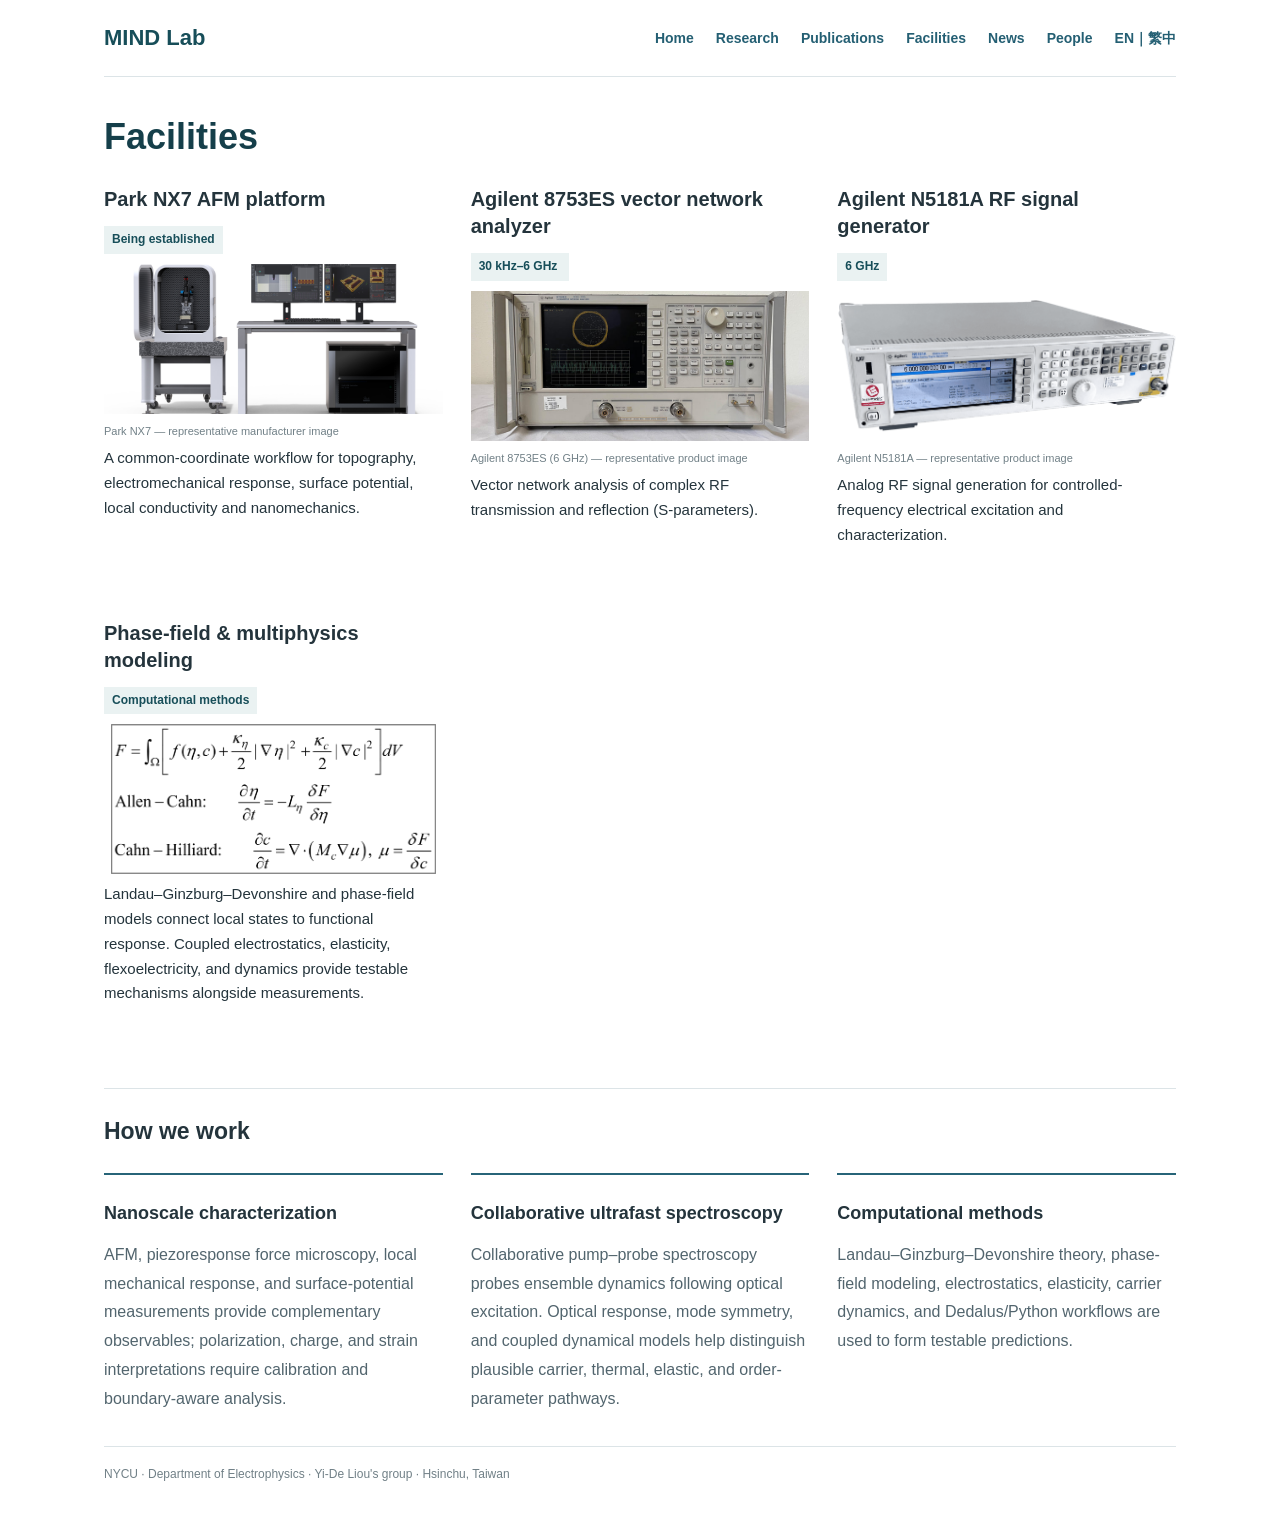
==== methods/index.html @ ebd4e596 "Publish bilingual MIND Lab website" ====
<!DOCTYPE html><html lang="en" data-ws-project="c8e0a126-163a-4d22-aa11-d516b1c1ab9a" data-ws-version="503" data-ws-last-published="2026-11-17T12:24:18.600Z"><head><link rel="stylesheet" type="text/css" href="/assets/static/app_generated_index-6937cd5a.lxHrMYiS.css"><meta charSet="UTF-8"/><meta name="viewport" content="width=device-width,initial-scale=1"/><meta property="og:url" content="https://url/methods"/><meta property="og:title" content="Facilities | MIND Lab"/><meta property="og:type" content="website"/><meta name="robots" content="noindex, nofollow"/><meta property="twitter:card" content="summary_large_image"/><title>Facilities | MIND Lab</title></head><body class="w-element c1nkpzbt c15g4lht c10k6m9l c1oz6toz cfqyz3f ck6hsc4 c1c2vlss c1obfwar cjo61un cyhn743 c1w4n21j c196nugc cgx13iu c1lqsfhd cqpq8ei crn6k3o"><div style="display:contents"><div style="display:contents"><div class="w-element c1b3g56h clz0l34 c1cd2ch2 cgoimf c1q8wq1k c1bqcqkq c182ulva cup9ccp cg2h93l crn6k3o c1tndjim c171qmim c1aihjsv"><a class="w-element c2y9dsc c1a9btox c3fdttl c1dq84f0 cuuvrox ciquy6s c10k6m9l c1gcxp9c c11da55r" href="/">MIND Lab</a><a class="w-element c1lwc55g c1m1s0nh c1dq84f0 cuuvrox ciquy6s cnhy4my c182ulva c15ikd85 cg2h93l c1gcxp9c c11da55r" href="/">Home</a><a class="w-element c1lwc55g c1m1s0nh c1dq84f0 cuuvrox ciquy6s cnhy4my c182ulva c15ikd85 cg2h93l c1gcxp9c c11da55r" href="/research">Research</a><a class="w-element c1lwc55g c1m1s0nh c1dq84f0 cuuvrox ciquy6s cnhy4my c182ulva c15ikd85 cg2h93l c1gcxp9c c11da55r" href="/publications">Publications</a><a aria-current="page" class="w-element c1lwc55g c1m1s0nh c1dq84f0 cuuvrox ciquy6s cnhy4my c182ulva c15ikd85 cg2h93l c1gcxp9c c11da55r active" href="/methods">Facilities</a><a class="w-element c1lwc55g c1m1s0nh c1dq84f0 cuuvrox ciquy6s cnhy4my c182ulva c15ikd85 cg2h93l c1gcxp9c c11da55r" href="/news">News</a><a class="w-element c1lwc55g c1m1s0nh c1dq84f0 cuuvrox ciquy6s cnhy4my c182ulva c15ikd85 cg2h93l c1gcxp9c c11da55r" href="/people">People</a><a class="w-element c1lwc55g c1m1s0nh c1dq84f0 cuuvrox ciquy6s cnhy4my c182ulva c15ikd85 cg2h93l c1gcxp9c c11da55r" href="/zh">EN｜繁中</a></div></div></div><h1 class="w-element c8l51dr ck1wj3c c171qmim c1aimh8j c17stav c1cfbki4 crlc73f cf2qjc7">Facilities</h1><div class="w-element crn6k3o ck6hsc4 c182ulva c1vhip6m cg2h93l cwvkmmb"><div class="w-element ccfk0sf c1mpshza c1fqnp6q chrhvt9"><div class="w-element c10bke2q ck6hsc4 c182ulva c149o4jw cg2h93l"><h3 class="w-element c5t5udt c171qmim cnlyjlv c1mwk7k2 c17stav c14z9gk9 crlc73f">Park NX7 AFM platform</h3><p class="w-element c1k78frf c10jlqkv c15g4lht c17stav c1the254 crlc73f c1lwc55g c3fdttl c1vv63bs c171qmim cnhy4my c1ltn3pt c15ikd85 c1sqnkcp">Being established</p><img class="w-image c16yrg8n c1w4n21j cyfhw5m cohd42r c15g4lht c17stav c1c30uv crlc73f" alt="Park Systems NX7 atomic force microscope; manufacturer reference image, not a photograph of the laboratory instrument." width="960" height="540" sizes="100vw" srcSet="/assets/park-nx7-official_l0O9DXM20WQrCTEpW_QOI.jpg 16w, /assets/park-nx7-official_l0O9DXM20WQrCTEpW_QOI.jpg 32w, /assets/park-nx7-official_l0O9DXM20WQrCTEpW_QOI.jpg 48w, /assets/park-nx7-official_l0O9DXM20WQrCTEpW_QOI.jpg 64w, /assets/park-nx7-official_l0O9DXM20WQrCTEpW_QOI.jpg 96w, /assets/park-nx7-official_l0O9DXM20WQrCTEpW_QOI.jpg 128w, /assets/park-nx7-official_l0O9DXM20WQrCTEpW_QOI.jpg 256w, /assets/park-nx7-official_l0O9DXM20WQrCTEpW_QOI.jpg 384w, /assets/park-nx7-official_l0O9DXM20WQrCTEpW_QOI.jpg 640w, /assets/park-nx7-official_l0O9DXM20WQrCTEpW_QOI.jpg 750w, /assets/park-nx7-official_l0O9DXM20WQrCTEpW_QOI.jpg 828w, /assets/park-nx7-official_l0O9DXM20WQrCTEpW_QOI.jpg 1080w, /assets/park-nx7-official_l0O9DXM20WQrCTEpW_QOI.jpg 1200w, /assets/park-nx7-official_l0O9DXM20WQrCTEpW_QOI.jpg 1920w" src="/assets/park-nx7-official_l0O9DXM20WQrCTEpW_QOI.jpg" decoding="async" loading="lazy"/><p class="w-element c1j2ltxy czhv403 c1bebcon">Park NX7 — representative manufacturer image</p><p class="w-element cbiqnaf c1lqsfhd cjyjcem c17stav c14z9gk9 crlc73f">A common-coordinate workflow for topography, electromechanical response, surface potential, local conductivity and nanomechanics.</p></div><div class="w-element c10bke2q ck6hsc4 c182ulva c149o4jw cg2h93l"><h3 class="w-element c5t5udt c171qmim cnlyjlv c1mwk7k2 c17stav c14z9gk9 crlc73f">Agilent 8753ES vector network analyzer</h3><p class="w-element c1k78frf c10jlqkv c15g4lht c17stav c1the254 crlc73f c1lwc55g c3fdttl c1vv63bs c171qmim cnhy4my c1ltn3pt c15ikd85">30 kHz–6 GHz </p><img class="w-image c16yrg8n c1w4n21j cyfhw5m cohd42r c15g4lht c17stav c1c30uv crlc73f" alt="Agilent 8753ES S-parameter network analyzer with 6 GHz Option 006; representative product image from Bridge Tronic, not the laboratory unit." width="800" height="600" sizes="100vw" srcSet="/assets/agilent-8753es-6ghz-reference_K-c-x_hyTY9TzoVY0APRJ.jpg 16w, /assets/agilent-8753es-6ghz-reference_K-c-x_hyTY9TzoVY0APRJ.jpg 32w, /assets/agilent-8753es-6ghz-reference_K-c-x_hyTY9TzoVY0APRJ.jpg 48w, /assets/agilent-8753es-6ghz-reference_K-c-x_hyTY9TzoVY0APRJ.jpg 64w, /assets/agilent-8753es-6ghz-reference_K-c-x_hyTY9TzoVY0APRJ.jpg 96w, /assets/agilent-8753es-6ghz-reference_K-c-x_hyTY9TzoVY0APRJ.jpg 128w, /assets/agilent-8753es-6ghz-reference_K-c-x_hyTY9TzoVY0APRJ.jpg 256w, /assets/agilent-8753es-6ghz-reference_K-c-x_hyTY9TzoVY0APRJ.jpg 384w, /assets/agilent-8753es-6ghz-reference_K-c-x_hyTY9TzoVY0APRJ.jpg 640w, /assets/agilent-8753es-6ghz-reference_K-c-x_hyTY9TzoVY0APRJ.jpg 750w, /assets/agilent-8753es-6ghz-reference_K-c-x_hyTY9TzoVY0APRJ.jpg 828w, /assets/agilent-8753es-6ghz-reference_K-c-x_hyTY9TzoVY0APRJ.jpg 1080w, /assets/agilent-8753es-6ghz-reference_K-c-x_hyTY9TzoVY0APRJ.jpg 1200w, /assets/agilent-8753es-6ghz-reference_K-c-x_hyTY9TzoVY0APRJ.jpg 1920w" src="/assets/agilent-8753es-6ghz-reference_K-c-x_hyTY9TzoVY0APRJ.jpg" decoding="async" loading="lazy"/><p class="w-element c1j2ltxy czhv403 c1bebcon">Agilent 8753ES (6 GHz) — representative product image</p><p class="w-element cbiqnaf c1lqsfhd cjyjcem c17stav c14z9gk9 crlc73f">Vector network analysis of complex RF transmission and reflection (S-parameters).</p></div><div class="w-element c10bke2q ck6hsc4 c182ulva c149o4jw cg2h93l"><h3 class="w-element c5t5udt c171qmim cnlyjlv c1mwk7k2 c17stav c14z9gk9 crlc73f">Agilent N5181A RF signal generator</h3><p class="w-element c1k78frf c10jlqkv c15g4lht c17stav c1the254 crlc73f c1lwc55g c3fdttl c1vv63bs c171qmim cnhy4my c1ltn3pt c15ikd85">6 GHz</p><img class="w-image c16yrg8n c1w4n21j cyfhw5m cciw65o c15g4lht c17stav c1c30uv crlc73f" alt="Agilent N5181A MXG RF analog signal generator; representative product image from Leasametric, not the laboratory unit." width="1390" height="557" sizes="100vw" srcSet="/assets/agilent-n5181a-reference_XZVbNrkFbppfUWnLR_6p6.png 16w, /assets/agilent-n5181a-reference_XZVbNrkFbppfUWnLR_6p6.png 32w, /assets/agilent-n5181a-reference_XZVbNrkFbppfUWnLR_6p6.png 48w, /assets/agilent-n5181a-reference_XZVbNrkFbppfUWnLR_6p6.png 64w, /assets/agilent-n5181a-reference_XZVbNrkFbppfUWnLR_6p6.png 96w, /assets/agilent-n5181a-reference_XZVbNrkFbppfUWnLR_6p6.png 128w, /assets/agilent-n5181a-reference_XZVbNrkFbppfUWnLR_6p6.png 256w, /assets/agilent-n5181a-reference_XZVbNrkFbppfUWnLR_6p6.png 384w, /assets/agilent-n5181a-reference_XZVbNrkFbppfUWnLR_6p6.png 640w, /assets/agilent-n5181a-reference_XZVbNrkFbppfUWnLR_6p6.png 750w, /assets/agilent-n5181a-reference_XZVbNrkFbppfUWnLR_6p6.png 828w, /assets/agilent-n5181a-reference_XZVbNrkFbppfUWnLR_6p6.png 1080w, /assets/agilent-n5181a-reference_XZVbNrkFbppfUWnLR_6p6.png 1200w, /assets/agilent-n5181a-reference_XZVbNrkFbppfUWnLR_6p6.png 1920w, /assets/agilent-n5181a-reference_XZVbNrkFbppfUWnLR_6p6.png 2048w, /assets/agilent-n5181a-reference_XZVbNrkFbppfUWnLR_6p6.png 3840w" src="/assets/agilent-n5181a-reference_XZVbNrkFbppfUWnLR_6p6.png" decoding="async" loading="lazy"/><p class="w-element c1j2ltxy czhv403 c1bebcon">Agilent N5181A — representative product image</p><p class="w-element cbiqnaf c1lqsfhd cjyjcem c17stav c14z9gk9 crlc73f">Analog RF signal generation for controlled-frequency electrical excitation and characterization.</p></div><div class="w-element c10bke2q ck6hsc4 c182ulva c149o4jw cg2h93l"><h3 class="w-element c5t5udt c171qmim cnlyjlv c1mwk7k2 c17stav c14z9gk9 crlc73f">Phase-field &amp; multiphysics modeling</h3><p class="w-element c1k78frf c10jlqkv c15g4lht c17stav c1the254 crlc73f c1lwc55g c3fdttl c1vv63bs c171qmim cnhy4my c1ltn3pt c15ikd85">Computational methods</p><img class="w-image c16yrg8n c1w4n21j cyfhw5m cciw65o c15g4lht c17stav c1c30uv crlc73f" alt="" width="2759" height="1273" sizes="100vw" srcSet="/assets/圖片1_uBombUX3EpCfEDe-kL7hx.png 16w, /assets/圖片1_uBombUX3EpCfEDe-kL7hx.png 32w, /assets/圖片1_uBombUX3EpCfEDe-kL7hx.png 48w, /assets/圖片1_uBombUX3EpCfEDe-kL7hx.png 64w, /assets/圖片1_uBombUX3EpCfEDe-kL7hx.png 96w, /assets/圖片1_uBombUX3EpCfEDe-kL7hx.png 128w, /assets/圖片1_uBombUX3EpCfEDe-kL7hx.png 256w, /assets/圖片1_uBombUX3EpCfEDe-kL7hx.png 384w, /assets/圖片1_uBombUX3EpCfEDe-kL7hx.png 640w, /assets/圖片1_uBombUX3EpCfEDe-kL7hx.png 750w, /assets/圖片1_uBombUX3EpCfEDe-kL7hx.png 828w, /assets/圖片1_uBombUX3EpCfEDe-kL7hx.png 1080w, /assets/圖片1_uBombUX3EpCfEDe-kL7hx.png 1200w, /assets/圖片1_uBombUX3EpCfEDe-kL7hx.png 1920w, /assets/圖片1_uBombUX3EpCfEDe-kL7hx.png 2048w, /assets/圖片1_uBombUX3EpCfEDe-kL7hx.png 3840w" src="/assets/圖片1_uBombUX3EpCfEDe-kL7hx.png" decoding="async" loading="lazy"/><p class="w-element cbiqnaf c1lqsfhd cjyjcem c17stav c14z9gk9 crlc73f">Landau–Ginzburg–Devonshire and phase-field models connect local states to functional response. Coupled electrostatics, elasticity, flexoelectricity, and dynamics provide testable mechanisms alongside measurements.</p></div></div></div><h2 class="w-element cpt0335 c171qmim c1n7si5u c17stav cmk2tjm crlc73f cnlg16i cemyfeo">How we work</h2><div class="w-element ccfk0sf c1mpshza c1fqnp6q chrhvt9 c1bebcon"><div class="w-element cnlg16i c182ulva c10hhswe cg2h93l c10bke2q coyihl0"><h3 class="w-element c1mcrm6f c171qmim c15g4lht c17stav c14z9gk9 crlc73f">Nanoscale characterization</h3><p class="w-element cgx13iu c14s01i6 c1gnd6j4 c1bebcon">AFM, piezoresponse force microscopy, local mechanical response, and surface-potential measurements provide complementary observables; polarization, charge, and strain interpretations require calibration and boundary-aware analysis.</p></div><div class="w-element cnlg16i c182ulva c10hhswe cg2h93l c10bke2q coyihl0"><h3 class="w-element c1mcrm6f c171qmim c15g4lht c17stav c14z9gk9 crlc73f">Collaborative ultrafast spectroscopy</h3><p class="w-element cgx13iu c14s01i6 c1gnd6j4 c1bebcon">Collaborative pump–probe spectroscopy probes ensemble dynamics following optical excitation. Optical response, mode symmetry, and coupled dynamical models help distinguish plausible carrier, thermal, elastic, and order-parameter pathways.</p></div><div class="w-element cnlg16i c182ulva c10hhswe cg2h93l c10bke2q coyihl0"><h3 class="w-element c1mcrm6f c171qmim c15g4lht c17stav c14z9gk9 crlc73f">Computational methods</h3><p class="w-element cgx13iu c14s01i6 c1gnd6j4 c1bebcon">Landau–Ginzburg–Devonshire theory, phase-field modeling, electrostatics, elasticity, carrier dynamics, and Dedalus/Python workflows are used to form testable predictions.</p></div></div><p class="w-element c1k78frf czhv403 c1dcjkx0 c1xdccz4 c182ulva cf6fbeh cg2h93l c17stav c1oz6toz crlc73f cemyfeo">NYCU · Department of Electrophysics · Yi-De Liou&#x27;s group · Hsinchu, Taiwan</p><script id="vike_pageContext" type="application/json">{"pageId":"\/pages\/methods","routeParams":{},"data":{"url":"https:\/\/url\/methods","system":{"params":{},"search":{},"origin":"https:\/\/url","pathname":"\/methods"},"resources":{},"pageMeta":{"title":"Facilities | MIND Lab","description":"","excludePageFromSearch":true,"language":"","socialImageAssetName":"!undefined","socialImageUrl":"","status":"!undefined","redirect":"","content":"","custom":[]}}}</script><script id="vike_globalContext" type="application/json">{}</script><script src="/assets/entries/entry-server-routing.WHJ_Xwjs.js" type="module" async></script><link rel="modulepreload" href="/assets/entries/pages_methods.BciXNa6v.js" as="script" type="text/javascript"><link rel="modulepreload" href="/assets/chunks/chunk-B9j-DHE_.js" as="script" type="text/javascript"><link rel="modulepreload" href="/assets/chunks/chunk-oxm2A9HP.js" as="script" type="text/javascript"></body></html>
---- assets/static/app_generated_index-6937cd5a.lxHrMYiS.css ----
@layer presets{:root{white-space:pre-wrap;white-space-collapse:preserve;grid-template-rows:auto;grid-template-columns:1fr;min-height:100%;font-family:Arial,Roboto,sans-serif;font-size:16px;line-height:1.2;display:grid}a.w-element{box-sizing:border-box}b.w-element{box-sizing:border-box;font-weight:700}body.w-element{box-sizing:border-box;-webkit-font-smoothing:antialiased;-moz-osx-font-smoothing:grayscale;min-width:0;margin:0}code.w-element{box-sizing:border-box;font-family:ui-monospace,SFMono-Regular,Consolas,Liberation Mono,Menlo,monospace;font-size:1em}div.w-element,h1.w-element,h2.w-element,h3.w-element,i.w-element,li.w-element,main.w-element,p.w-element{box-sizing:border-box}sub.w-element{vertical-align:baseline;box-sizing:border-box;font-size:75%;line-height:0;position:relative;bottom:-.25em}ul.w-element{box-sizing:border-box}img.w-image{box-sizing:border-box;max-width:100%;height:auto;display:block}div.w-html-embed{white-space:normal;white-space-collapse:collapse;display:contents}}.c1b3g56h{display:flex}.cz5fgge{flex-direction:column}.crn6k3o{background-color:#fff}.c1chq6pe{flex-grow:1}.ckasmgs{justify-content:center}.c1q8wq1k{align-items:center}.c1ebbbq0{position:relative}.c4jenos{text-align:center}.cgd4wx7{font-weight:900}.c1e9iw7h{font-size:8rem}.c4ie2rg{line-height:1}.cvqewhm{letter-spacing:-.05em}.c1dtobnm{position:absolute}.c1abe1pv{top:0}.c1mmzdjg{right:-.125rem}.c19of185{bottom:0}.c8h6wa6{left:.125rem}.ctgyuyn{opacity:.3}.c1mtcmx7{right:.125rem}.c1dpbxyy{left:-.125rem}.ctazhr0{top:50%}.c17i8y0e{left:0}.c1w4n21j{width:100%}.chcm5s4{height:.375rem}.c10w155g{margin-top:1.5rem}.c1a9btox{font-weight:700}.c1d61rgf{font-size:1.5rem}.c9ln9b9{line-height:2rem}.c11g321i{letter-spacing:.05em}.cled8t0{display:inline-flex}.c13knfzo{row-gap:6px}.c155r4cz{column-gap:6px}.c1y4w99h{position:fixed}.crt2wi0{z-index:1000}.c18kspnx{padding-top:6px}.c1f9o7da{padding-right:10px}.c1ah02o5{padding-bottom:6px}.c1brmvge{padding-left:10px}.cgxff2x{right:16px}.c1h91z69{bottom:16px}.c1aei35g{color:#fbfcfd}.cndfccv{font-family:system-ui,sans-serif}.c1k78frf{font-size:12px}.c1jjvycb{font-weight:500}.c1u52gof{border-top-left-radius:9px}.c15s9up5{border-top-right-radius:9px}.c13gpeix{border-bottom-right-radius:9px}.c1yet9xw{border-bottom-left-radius:9px}.c1dq84f0{text-decoration-line:none}.cdfgaxg{-webkit-background-clip:padding-box,border-box;background-clip:padding-box,border-box}.c12kqu9d{background-origin:padding-box,border-box}.cmmx7v{background-image:linear-gradient(135deg,#4a4efa,#bd2fdb 66%,#ec59ce),linear-gradient(135deg,#92fddc,#7d7ffb 31.94%,#ed72fe 64.24%,#fdd791)}.c1qdayjs{border:1px solid #0000}.c1gcxp9c{white-space:nowrap}.c16yrg8n{display:block}.cpmp6dk{width:16px}.c1u9f0hm{height:16px}.c13td7qo{flex-shrink:0}.c1lwc55g{display:inline-block}.c1m1s0nh{color:#245f73}.cuuvrox{text-decoration-style:solid}.ciquy6s{text-decoration-color:currentColor}.cnhy4my{padding-top:4px}.c182ulva{padding-right:0}.c15ikd85{padding-bottom:4px}.cg2h93l{padding-left:0}.c11da55r{white-space:normal;white-space-collapse:collapse}.clz0l34{column-gap:22px}.c1cd2ch2{row-gap:12px}.cgoimf{flex-wrap:wrap}.c1bqcqkq{padding-top:20px}.cup9ccp{padding-bottom:20px}.c1tndjim{font-size:14px}.c171qmim{font-weight:600}.c1aihjsv{border-bottom:1px solid #dce4e7}:root{color:#203038;background-color:#fff;font-family:Arial,Roboto,sans-serif;line-height:1.5}.c1nkpzbt{max-width:1120px}.c15g4lht{margin-top:0}.c10k6m9l{margin-right:auto}.c1oz6toz{margin-bottom:0}.cfqyz3f{margin-left:auto}.ck6hsc4{padding-top:0}.c1c2vlss{padding-right:24px}.c1obfwar{padding-bottom:48px}.cjo61un{padding-left:24px}.cyhn743{min-height:100vh}.c196nugc{font-family:Arial,sans-serif}.cgx13iu{font-size:16px}.c1lqsfhd{line-height:1.65}.cqpq8ei{color:#24343c}.cygp4h6{height:260px}.c14wpqtv{border-top-left-radius:2px}.cx1bge7{border-top-right-radius:2px}.c1d4zmtr{border-bottom-right-radius:2px}.c1vr3lv9{border-bottom-left-radius:2px}.cohd42r{object-fit:cover}.c1mcrm6f{font-size:18px}.c1ca0isj{line-height:1.45}.c17stav{margin-right:0}.c1c30uv{margin-bottom:8px}.crlc73f{margin-left:0}.ccfk0sf{display:grid}.cxyjzew{row-gap:40px}.c140o0jw{column-gap:40px}.c1hz6cwe{padding-top:40px}.c14y6kv6{padding-bottom:28px}.cxyyk9l{grid-template-columns:repeat(auto-fit,minmax(min(100%,340px),1fr))}.ciuk7wl{flex-shrink:1}.c136p9fy{flex-basis:380px}.c10bke2q{min-width:0}.cqdtoa5{flex-basis:360px}.c1vw1f2t{background-color:#eef3f5}.c88ye82{border-top-left-radius:3px}.c105qrrp{border-top-right-radius:3px}.c192jqtf{border-bottom-right-radius:3px}.c11casgr{border-bottom-left-radius:3px}.c1ob56aw{padding:20px}.ctrb2hm{font-size:clamp(30px,4vw,44px)}.c198wycj{line-height:1.14}.c1axzou8{letter-spacing:-1px}.c173lvgs{margin-bottom:18px}.cf2qjc7{color:#153f4a}.c67db5f{line-height:1.5}.c1by56j3{color:#62747b}.c10i0qlu{margin-bottom:20px}.ctflqms{font-size:13px}.c1dcqrkq{letter-spacing:.7px}.c1the254{margin-bottom:10px}.c3fdttl{color:#174e59}.cyw41ru{line-height:1.7}.c1m7rufh{max-width:560px}.c1bebcon{margin:0}.c1n0oe5l{grid-template-columns:repeat(auto-fit,minmax(min(100%,230px),1fr))}.c1fqnp6q{row-gap:28px}.chrhvt9{column-gap:28px}.cktejt0{padding-top:16px}.cf6fbeh{padding-bottom:0}.c6v7inb{border-top:2px solid #aac3c8}.c1ozkyta{font-size:19px}.cnlyjlv{line-height:1.35}.c14z9gk9{margin-bottom:12px}.cbiqnaf{font-size:15px}.cknhcsj{line-height:1.75}.c1gnd6j4{color:#52656e}.c2y9dsc{font-size:22px}.c1mwk7k2{margin-top:14px}.czhv403{color:#718087}.c1dcjkx0{padding-top:18px}.c1xdccz4{margin-top:8px}.cemyfeo{border-top:1px solid #dce4e7}.c14cuqc4{margin-top:20px}.ce9veb4{margin-bottom:28px}.c1r45bp{padding-top:22px}.c138egss{padding-bottom:8px}.c1vyw9rf{row-gap:32px}.c8l51dr{font-size:36px}.ck1wj3c{line-height:1.2}.c1aimh8j{margin-top:38px}.c1cfbki4{margin-bottom:14px}.c1f06dus{font-size:17px}.c1lhfa66{max-width:850px}.c4yxlfa{margin-bottom:30px}.c14s01i6{line-height:1.8}.cnlg16i{padding-top:24px}.c10hhswe{padding-bottom:24px}.coyihl0{border-top:2px solid #276478}.c1mpshza{grid-template-columns:repeat(auto-fit,minmax(min(100%,260px),1fr))}.c1vhip6m{padding-bottom:30px}.cwvkmmb{border:0}.c10jlqkv{padding-left:8px}.c1vv63bs{background-color:#eaf2f2}.c1ltn3pt{padding-right:8px}.c1sqnkcp{text-align:start}.c4qcjz3{color:#5b6041}.c18qu2l5{background-color:#f1f2e7}.c1bssztv{font-size:24px}.c1r1tsey{row-gap:44px}.c14kk6it{column-gap:44px}.c1d5p512{margin-top:24px}.ch1cm6e{padding-left:20px}.cdalmyr{padding-left:4px}.cpt0335{font-size:23px}.c116d105{max-width:940px}.cf7hb9n{overflow-wrap:anywhere}.cu4v9fd{grid-template-columns:repeat(auto-fit,minmax(min(100%,310px),1fr))}.c6g4bbc{margin-top:0}.cqff7me{grid-template-columns:1fr 1fr}.c1bx2yox{grid-template-rows:auto auto}.c1qnj6qf{grid-auto-columns:1fr}.c1h6t39p{margin-bottom:16px}.cebabxr{grid-column-start:span 2}.c3mouiw{grid-column-end:span 2}.c4d5vn4{margin-top:4px}.c1v0vbu2{margin-top:48px}.c1j2ltxy{font-size:11px}.c7o7jbq{letter-spacing:1px}.c149o4jw{padding-bottom:18px}.cyfhw5m{height:150px}.c5t5udt{font-size:20px}.cjyjcem{margin-top:6px}.cciw65o{object-fit:scale-down}.c1n7si5u{margin-top:22px}.cmk2tjm{margin-bottom:22px}.c16irfr3{line-height:1.6}.c1qjcgdg{align-items:flex-start}.c1ycu8mq{flex-grow:0}.cne50he{flex-basis:200px}.cq07wqq{max-width:100%}.ca8xe48{line-height:1.65px}.c1k8e926{width:200px}.cvjfcn{height:200px}.c13zh8w1{overflow-x:visible}.c1wx398r{overflow-y:visible}.c11pojxg{aspect-ratio:0}.c10jiy5w{flex-basis:400px}.c1dk34i0{padding-bottom:22px}.c1whzydb{background-color:#f3f7f7}.cfi6z0s{border-left:3px solid #aac3c8}.cpy0l1t{height:220px}.c1p5tzeg{margin-right:26px}.c1vhgnyi{float:left}.cvfic2b{object-position:center top}.cy9kvl4{height:360px}.ck3z9et{object-fit:contain}.c51lndp{display:flow-root}.c1xu5v3f{padding-left:216px}.c15me7n8{min-height:230px}.czv1mhw{border-bottom:1px solid #d8e2e4}.c1yhvdss{float:none}.c1ahotpx{max-width:none}.cv6wise{object-position:center 18%}.cehlcyi{top:20px}@media(max-width:991px){.cdrhhgm{display:block}}@media(max-width:479px){.c1fajaii{font-size:20px}.c1nsxupa{float:none}.cd8ggmv{margin-right:0}.chcce6p{margin-bottom:18px}.c17mn8oe{height:auto}.cx9g1vb{padding-left:0}.c1xqinza{min-height:0}.cxbkdfj{position:static}.c3wiw2x{display:block}.c180zgpg{max-width:100%}}
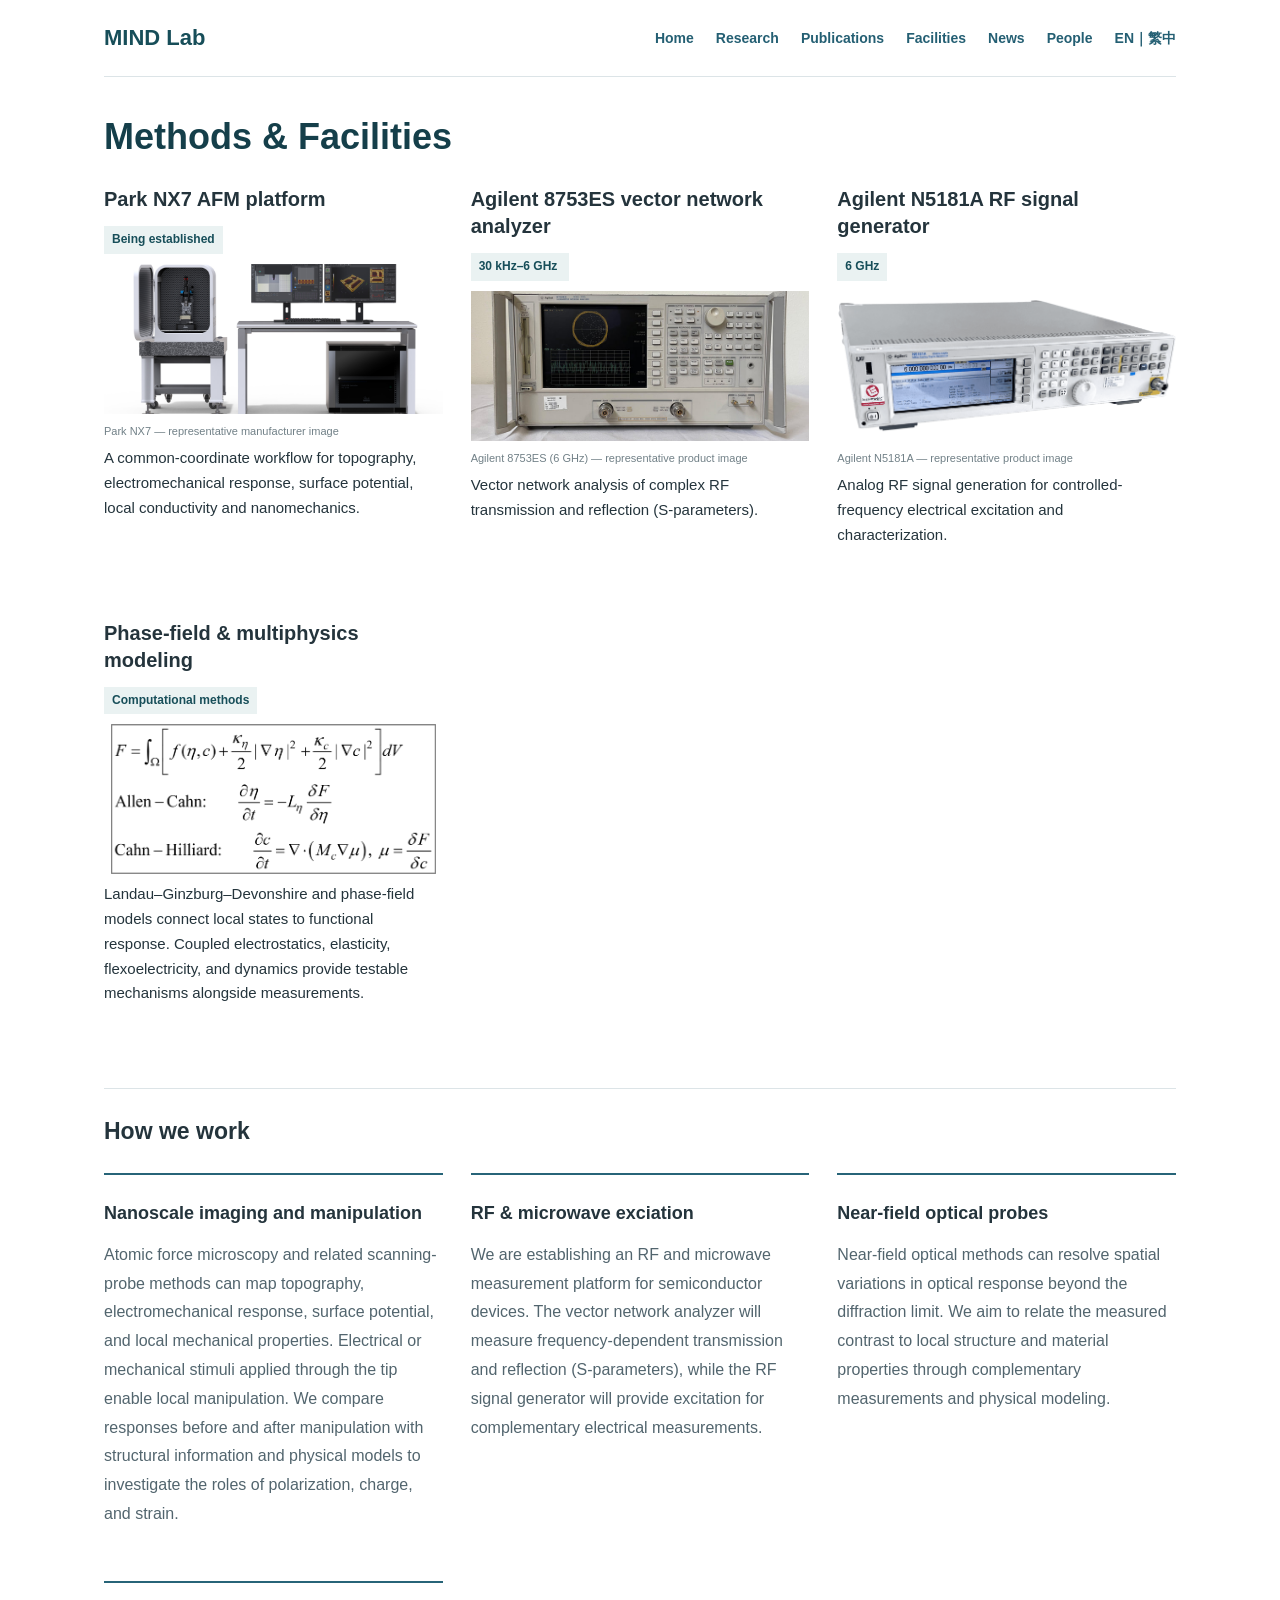
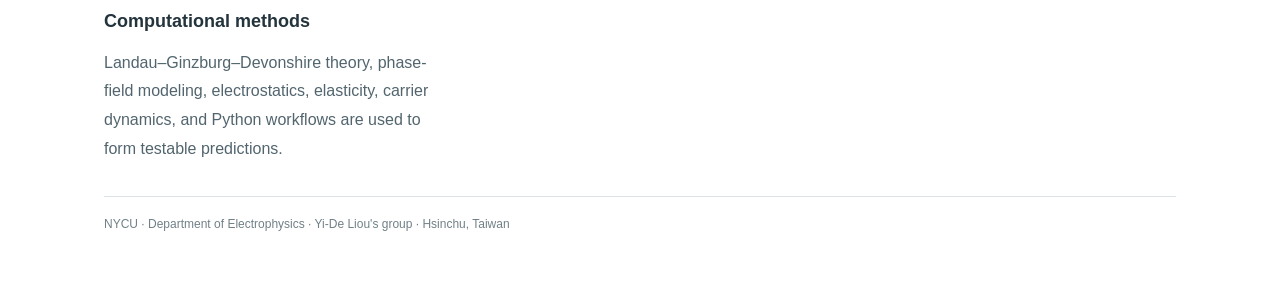
==== commit 49e7a5c9: "Publish latest Webstudio site" ====
--- a/methods/index.html
+++ b/methods/index.html
@@ -1 +1 @@
-<!DOCTYPE html><html lang="en" data-ws-project="c8e0a126-163a-4d22-aa11-d516b1c1ab9a" data-ws-version="503" data-ws-last-published="2026-11-17T12:24:18.600Z"><head><link rel="stylesheet" type="text/css" href="/assets/static/app_generated_index-6937cd5a.lxHrMYiS.css"><meta charSet="UTF-8"/><meta name="viewport" content="width=device-width,initial-scale=1"/><meta property="og:url" content="https://url/methods"/><meta property="og:title" content="Facilities | MIND Lab"/><meta property="og:type" content="website"/><meta name="robots" content="noindex, nofollow"/><meta property="twitter:card" content="summary_large_image"/><title>Facilities | MIND Lab</title></head><body class="w-element c1nkpzbt c15g4lht c10k6m9l c1oz6toz cfqyz3f ck6hsc4 c1c2vlss c1obfwar cjo61un cyhn743 c1w4n21j c196nugc cgx13iu c1lqsfhd cqpq8ei crn6k3o"><div style="display:contents"><div style="display:contents"><div class="w-element c1b3g56h clz0l34 c1cd2ch2 cgoimf c1q8wq1k c1bqcqkq c182ulva cup9ccp cg2h93l crn6k3o c1tndjim c171qmim c1aihjsv"><a class="w-element c2y9dsc c1a9btox c3fdttl c1dq84f0 cuuvrox ciquy6s c10k6m9l c1gcxp9c c11da55r" href="/">MIND Lab</a><a class="w-element c1lwc55g c1m1s0nh c1dq84f0 cuuvrox ciquy6s cnhy4my c182ulva c15ikd85 cg2h93l c1gcxp9c c11da55r" href="/">Home</a><a class="w-element c1lwc55g c1m1s0nh c1dq84f0 cuuvrox ciquy6s cnhy4my c182ulva c15ikd85 cg2h93l c1gcxp9c c11da55r" href="/research">Research</a><a class="w-element c1lwc55g c1m1s0nh c1dq84f0 cuuvrox ciquy6s cnhy4my c182ulva c15ikd85 cg2h93l c1gcxp9c c11da55r" href="/publications">Publications</a><a aria-current="page" class="w-element c1lwc55g c1m1s0nh c1dq84f0 cuuvrox ciquy6s cnhy4my c182ulva c15ikd85 cg2h93l c1gcxp9c c11da55r active" href="/methods">Facilities</a><a class="w-element c1lwc55g c1m1s0nh c1dq84f0 cuuvrox ciquy6s cnhy4my c182ulva c15ikd85 cg2h93l c1gcxp9c c11da55r" href="/news">News</a><a class="w-element c1lwc55g c1m1s0nh c1dq84f0 cuuvrox ciquy6s cnhy4my c182ulva c15ikd85 cg2h93l c1gcxp9c c11da55r" href="/people">People</a><a class="w-element c1lwc55g c1m1s0nh c1dq84f0 cuuvrox ciquy6s cnhy4my c182ulva c15ikd85 cg2h93l c1gcxp9c c11da55r" href="/zh">EN｜繁中</a></div></div></div><h1 class="w-element c8l51dr ck1wj3c c171qmim c1aimh8j c17stav c1cfbki4 crlc73f cf2qjc7">Facilities</h1><div class="w-element crn6k3o ck6hsc4 c182ulva c1vhip6m cg2h93l cwvkmmb"><div class="w-element ccfk0sf c1mpshza c1fqnp6q chrhvt9"><div class="w-element c10bke2q ck6hsc4 c182ulva c149o4jw cg2h93l"><h3 class="w-element c5t5udt c171qmim cnlyjlv c1mwk7k2 c17stav c14z9gk9 crlc73f">Park NX7 AFM platform</h3><p class="w-element c1k78frf c10jlqkv c15g4lht c17stav c1the254 crlc73f c1lwc55g c3fdttl c1vv63bs c171qmim cnhy4my c1ltn3pt c15ikd85 c1sqnkcp">Being established</p><img class="w-image c16yrg8n c1w4n21j cyfhw5m cohd42r c15g4lht c17stav c1c30uv crlc73f" alt="Park Systems NX7 atomic force microscope; manufacturer reference image, not a photograph of the laboratory instrument." width="960" height="540" sizes="100vw" srcSet="/assets/park-nx7-official_l0O9DXM20WQrCTEpW_QOI.jpg 16w, /assets/park-nx7-official_l0O9DXM20WQrCTEpW_QOI.jpg 32w, /assets/park-nx7-official_l0O9DXM20WQrCTEpW_QOI.jpg 48w, /assets/park-nx7-official_l0O9DXM20WQrCTEpW_QOI.jpg 64w, /assets/park-nx7-official_l0O9DXM20WQrCTEpW_QOI.jpg 96w, /assets/park-nx7-official_l0O9DXM20WQrCTEpW_QOI.jpg 128w, /assets/park-nx7-official_l0O9DXM20WQrCTEpW_QOI.jpg 256w, /assets/park-nx7-official_l0O9DXM20WQrCTEpW_QOI.jpg 384w, /assets/park-nx7-official_l0O9DXM20WQrCTEpW_QOI.jpg 640w, /assets/park-nx7-official_l0O9DXM20WQrCTEpW_QOI.jpg 750w, /assets/park-nx7-official_l0O9DXM20WQrCTEpW_QOI.jpg 828w, /assets/park-nx7-official_l0O9DXM20WQrCTEpW_QOI.jpg 1080w, /assets/park-nx7-official_l0O9DXM20WQrCTEpW_QOI.jpg 1200w, /assets/park-nx7-official_l0O9DXM20WQrCTEpW_QOI.jpg 1920w" src="/assets/park-nx7-official_l0O9DXM20WQrCTEpW_QOI.jpg" decoding="async" loading="lazy"/><p class="w-element c1j2ltxy czhv403 c1bebcon">Park NX7 — representative manufacturer image</p><p class="w-element cbiqnaf c1lqsfhd cjyjcem c17stav c14z9gk9 crlc73f">A common-coordinate workflow for topography, electromechanical response, surface potential, local conductivity and nanomechanics.</p></div><div class="w-element c10bke2q ck6hsc4 c182ulva c149o4jw cg2h93l"><h3 class="w-element c5t5udt c171qmim cnlyjlv c1mwk7k2 c17stav c14z9gk9 crlc73f">Agilent 8753ES vector network analyzer</h3><p class="w-element c1k78frf c10jlqkv c15g4lht c17stav c1the254 crlc73f c1lwc55g c3fdttl c1vv63bs c171qmim cnhy4my c1ltn3pt c15ikd85">30 kHz–6 GHz </p><img class="w-image c16yrg8n c1w4n21j cyfhw5m cohd42r c15g4lht c17stav c1c30uv crlc73f" alt="Agilent 8753ES S-parameter network analyzer with 6 GHz Option 006; representative product image from Bridge Tronic, not the laboratory unit." width="800" height="600" sizes="100vw" srcSet="/assets/agilent-8753es-6ghz-reference_K-c-x_hyTY9TzoVY0APRJ.jpg 16w, /assets/agilent-8753es-6ghz-reference_K-c-x_hyTY9TzoVY0APRJ.jpg 32w, /assets/agilent-8753es-6ghz-reference_K-c-x_hyTY9TzoVY0APRJ.jpg 48w, /assets/agilent-8753es-6ghz-reference_K-c-x_hyTY9TzoVY0APRJ.jpg 64w, /assets/agilent-8753es-6ghz-reference_K-c-x_hyTY9TzoVY0APRJ.jpg 96w, /assets/agilent-8753es-6ghz-reference_K-c-x_hyTY9TzoVY0APRJ.jpg 128w, /assets/agilent-8753es-6ghz-reference_K-c-x_hyTY9TzoVY0APRJ.jpg 256w, /assets/agilent-8753es-6ghz-reference_K-c-x_hyTY9TzoVY0APRJ.jpg 384w, /assets/agilent-8753es-6ghz-reference_K-c-x_hyTY9TzoVY0APRJ.jpg 640w, /assets/agilent-8753es-6ghz-reference_K-c-x_hyTY9TzoVY0APRJ.jpg 750w, /assets/agilent-8753es-6ghz-reference_K-c-x_hyTY9TzoVY0APRJ.jpg 828w, /assets/agilent-8753es-6ghz-reference_K-c-x_hyTY9TzoVY0APRJ.jpg 1080w, /assets/agilent-8753es-6ghz-reference_K-c-x_hyTY9TzoVY0APRJ.jpg 1200w, /assets/agilent-8753es-6ghz-reference_K-c-x_hyTY9TzoVY0APRJ.jpg 1920w" src="/assets/agilent-8753es-6ghz-reference_K-c-x_hyTY9TzoVY0APRJ.jpg" decoding="async" loading="lazy"/><p class="w-element c1j2ltxy czhv403 c1bebcon">Agilent 8753ES (6 GHz) — representative product image</p><p class="w-element cbiqnaf c1lqsfhd cjyjcem c17stav c14z9gk9 crlc73f">Vector network analysis of complex RF transmission and reflection (S-parameters).</p></div><div class="w-element c10bke2q ck6hsc4 c182ulva c149o4jw cg2h93l"><h3 class="w-element c5t5udt c171qmim cnlyjlv c1mwk7k2 c17stav c14z9gk9 crlc73f">Agilent N5181A RF signal generator</h3><p class="w-element c1k78frf c10jlqkv c15g4lht c17stav c1the254 crlc73f c1lwc55g c3fdttl c1vv63bs c171qmim cnhy4my c1ltn3pt c15ikd85">6 GHz</p><img class="w-image c16yrg8n c1w4n21j cyfhw5m cciw65o c15g4lht c17stav c1c30uv crlc73f" alt="Agilent N5181A MXG RF analog signal generator; representative product image from Leasametric, not the laboratory unit." width="1390" height="557" sizes="100vw" srcSet="/assets/agilent-n5181a-reference_XZVbNrkFbppfUWnLR_6p6.png 16w, /assets/agilent-n5181a-reference_XZVbNrkFbppfUWnLR_6p6.png 32w, /assets/agilent-n5181a-reference_XZVbNrkFbppfUWnLR_6p6.png 48w, /assets/agilent-n5181a-reference_XZVbNrkFbppfUWnLR_6p6.png 64w, /assets/agilent-n5181a-reference_XZVbNrkFbppfUWnLR_6p6.png 96w, /assets/agilent-n5181a-reference_XZVbNrkFbppfUWnLR_6p6.png 128w, /assets/agilent-n5181a-reference_XZVbNrkFbppfUWnLR_6p6.png 256w, /assets/agilent-n5181a-reference_XZVbNrkFbppfUWnLR_6p6.png 384w, /assets/agilent-n5181a-reference_XZVbNrkFbppfUWnLR_6p6.png 640w, /assets/agilent-n5181a-reference_XZVbNrkFbppfUWnLR_6p6.png 750w, /assets/agilent-n5181a-reference_XZVbNrkFbppfUWnLR_6p6.png 828w, /assets/agilent-n5181a-reference_XZVbNrkFbppfUWnLR_6p6.png 1080w, /assets/agilent-n5181a-reference_XZVbNrkFbppfUWnLR_6p6.png 1200w, /assets/agilent-n5181a-reference_XZVbNrkFbppfUWnLR_6p6.png 1920w, /assets/agilent-n5181a-reference_XZVbNrkFbppfUWnLR_6p6.png 2048w, /assets/agilent-n5181a-reference_XZVbNrkFbppfUWnLR_6p6.png 3840w" src="/assets/agilent-n5181a-reference_XZVbNrkFbppfUWnLR_6p6.png" decoding="async" loading="lazy"/><p class="w-element c1j2ltxy czhv403 c1bebcon">Agilent N5181A — representative product image</p><p class="w-element cbiqnaf c1lqsfhd cjyjcem c17stav c14z9gk9 crlc73f">Analog RF signal generation for controlled-frequency electrical excitation and characterization.</p></div><div class="w-element c10bke2q ck6hsc4 c182ulva c149o4jw cg2h93l"><h3 class="w-element c5t5udt c171qmim cnlyjlv c1mwk7k2 c17stav c14z9gk9 crlc73f">Phase-field &amp; multiphysics modeling</h3><p class="w-element c1k78frf c10jlqkv c15g4lht c17stav c1the254 crlc73f c1lwc55g c3fdttl c1vv63bs c171qmim cnhy4my c1ltn3pt c15ikd85">Computational methods</p><img class="w-image c16yrg8n c1w4n21j cyfhw5m cciw65o c15g4lht c17stav c1c30uv crlc73f" alt="" width="2759" height="1273" sizes="100vw" srcSet="/assets/圖片1_uBombUX3EpCfEDe-kL7hx.png 16w, /assets/圖片1_uBombUX3EpCfEDe-kL7hx.png 32w, /assets/圖片1_uBombUX3EpCfEDe-kL7hx.png 48w, /assets/圖片1_uBombUX3EpCfEDe-kL7hx.png 64w, /assets/圖片1_uBombUX3EpCfEDe-kL7hx.png 96w, /assets/圖片1_uBombUX3EpCfEDe-kL7hx.png 128w, /assets/圖片1_uBombUX3EpCfEDe-kL7hx.png 256w, /assets/圖片1_uBombUX3EpCfEDe-kL7hx.png 384w, /assets/圖片1_uBombUX3EpCfEDe-kL7hx.png 640w, /assets/圖片1_uBombUX3EpCfEDe-kL7hx.png 750w, /assets/圖片1_uBombUX3EpCfEDe-kL7hx.png 828w, /assets/圖片1_uBombUX3EpCfEDe-kL7hx.png 1080w, /assets/圖片1_uBombUX3EpCfEDe-kL7hx.png 1200w, /assets/圖片1_uBombUX3EpCfEDe-kL7hx.png 1920w, /assets/圖片1_uBombUX3EpCfEDe-kL7hx.png 2048w, /assets/圖片1_uBombUX3EpCfEDe-kL7hx.png 3840w" src="/assets/圖片1_uBombUX3EpCfEDe-kL7hx.png" decoding="async" loading="lazy"/><p class="w-element cbiqnaf c1lqsfhd cjyjcem c17stav c14z9gk9 crlc73f">Landau–Ginzburg–Devonshire and phase-field models connect local states to functional response. Coupled electrostatics, elasticity, flexoelectricity, and dynamics provide testable mechanisms alongside measurements.</p></div></div></div><h2 class="w-element cpt0335 c171qmim c1n7si5u c17stav cmk2tjm crlc73f cnlg16i cemyfeo">How we work</h2><div class="w-element ccfk0sf c1mpshza c1fqnp6q chrhvt9 c1bebcon"><div class="w-element cnlg16i c182ulva c10hhswe cg2h93l c10bke2q coyihl0"><h3 class="w-element c1mcrm6f c171qmim c15g4lht c17stav c14z9gk9 crlc73f">Nanoscale characterization</h3><p class="w-element cgx13iu c14s01i6 c1gnd6j4 c1bebcon">AFM, piezoresponse force microscopy, local mechanical response, and surface-potential measurements provide complementary observables; polarization, charge, and strain interpretations require calibration and boundary-aware analysis.</p></div><div class="w-element cnlg16i c182ulva c10hhswe cg2h93l c10bke2q coyihl0"><h3 class="w-element c1mcrm6f c171qmim c15g4lht c17stav c14z9gk9 crlc73f">Collaborative ultrafast spectroscopy</h3><p class="w-element cgx13iu c14s01i6 c1gnd6j4 c1bebcon">Collaborative pump–probe spectroscopy probes ensemble dynamics following optical excitation. Optical response, mode symmetry, and coupled dynamical models help distinguish plausible carrier, thermal, elastic, and order-parameter pathways.</p></div><div class="w-element cnlg16i c182ulva c10hhswe cg2h93l c10bke2q coyihl0"><h3 class="w-element c1mcrm6f c171qmim c15g4lht c17stav c14z9gk9 crlc73f">Computational methods</h3><p class="w-element cgx13iu c14s01i6 c1gnd6j4 c1bebcon">Landau–Ginzburg–Devonshire theory, phase-field modeling, electrostatics, elasticity, carrier dynamics, and Dedalus/Python workflows are used to form testable predictions.</p></div></div><p class="w-element c1k78frf czhv403 c1dcjkx0 c1xdccz4 c182ulva cf6fbeh cg2h93l c17stav c1oz6toz crlc73f cemyfeo">NYCU · Department of Electrophysics · Yi-De Liou&#x27;s group · Hsinchu, Taiwan</p><script id="vike_pageContext" type="application/json">{"pageId":"\/pages\/methods","routeParams":{},"data":{"url":"https:\/\/url\/methods","system":{"params":{},"search":{},"origin":"https:\/\/url","pathname":"\/methods"},"resources":{},"pageMeta":{"title":"Facilities | MIND Lab","description":"","excludePageFromSearch":true,"language":"","socialImageAssetName":"!undefined","socialImageUrl":"","status":"!undefined","redirect":"","content":"","custom":[]}}}</script><script id="vike_globalContext" type="application/json">{}</script><script src="/assets/entries/entry-server-routing.WHJ_Xwjs.js" type="module" async></script><link rel="modulepreload" href="/assets/entries/pages_methods.BciXNa6v.js" as="script" type="text/javascript"><link rel="modulepreload" href="/assets/chunks/chunk-B9j-DHE_.js" as="script" type="text/javascript"><link rel="modulepreload" href="/assets/chunks/chunk-oxm2A9HP.js" as="script" type="text/javascript"></body></html>+<!DOCTYPE html><html lang="en" data-ws-project="c8e0a126-163a-4d22-aa11-d516b1c1ab9a" data-ws-version="609" data-ws-last-published="2026-11-17T12:24:18.600Z"><head><link rel="stylesheet" type="text/css" href="/assets/static/app_generated_index-6937cd5a.BKmDJUAw.css"><meta charSet="UTF-8"/><meta name="viewport" content="width=device-width,initial-scale=1"/><meta property="og:url" content="https://url/methods"/><meta property="og:title" content="Facilities | MIND Lab"/><meta property="og:type" content="website"/><meta name="robots" content="noindex, nofollow"/><meta property="twitter:card" content="summary_large_image"/><title>Facilities | MIND Lab</title></head><body class="w-element c1nkpzbt c15g4lht c10k6m9l c1oz6toz cfqyz3f ck6hsc4 c1c2vlss c1obfwar cjo61un cyhn743 c1w4n21j c196nugc cgx13iu c1lqsfhd cqpq8ei crn6k3o"><div style="display:contents"><div style="display:contents"><div class="w-element c1b3g56h clz0l34 c1cd2ch2 cgoimf c1q8wq1k c1bqcqkq c182ulva cup9ccp cg2h93l crn6k3o c1tndjim c171qmim c1aihjsv"><a class="w-element c2y9dsc c1a9btox c3fdttl c1dq84f0 cuuvrox ciquy6s c10k6m9l c1gcxp9c c11da55r" href="/">MIND Lab</a><a class="w-element c1lwc55g c1m1s0nh c1dq84f0 cuuvrox ciquy6s cnhy4my c182ulva c15ikd85 cg2h93l c1gcxp9c c11da55r" href="/">Home</a><a class="w-element c1lwc55g c1m1s0nh c1dq84f0 cuuvrox ciquy6s cnhy4my c182ulva c15ikd85 cg2h93l c1gcxp9c c11da55r" href="/research">Research</a><a class="w-element c1lwc55g c1m1s0nh c1dq84f0 cuuvrox ciquy6s cnhy4my c182ulva c15ikd85 cg2h93l c1gcxp9c c11da55r" href="/publications">Publications</a><a aria-current="page" class="w-element c1lwc55g c1m1s0nh c1dq84f0 cuuvrox ciquy6s cnhy4my c182ulva c15ikd85 cg2h93l c1gcxp9c c11da55r active" href="/methods">Facilities</a><a class="w-element c1lwc55g c1m1s0nh c1dq84f0 cuuvrox ciquy6s cnhy4my c182ulva c15ikd85 cg2h93l c1gcxp9c c11da55r" href="/news">News</a><a class="w-element c1lwc55g c1m1s0nh c1dq84f0 cuuvrox ciquy6s cnhy4my c182ulva c15ikd85 cg2h93l c1gcxp9c c11da55r" href="/people">People</a><a class="w-element c1lwc55g c1m1s0nh c1dq84f0 cuuvrox ciquy6s cnhy4my c182ulva c15ikd85 cg2h93l c1gcxp9c c11da55r ca37whd" href="/zh">EN｜繁中</a></div></div></div><h1 class="w-element c8l51dr ck1wj3c c171qmim c1aimh8j c17stav c1cfbki4 crlc73f cf2qjc7">Methods &amp; Facilities</h1><div class="w-element crn6k3o ck6hsc4 c182ulva c1vhip6m cg2h93l cwvkmmb"><div class="w-element ccfk0sf c1mpshza c1fqnp6q chrhvt9"><div class="w-element c10bke2q ck6hsc4 c182ulva c149o4jw cg2h93l"><h3 class="w-element c5t5udt c171qmim cnlyjlv c1mwk7k2 c17stav c14z9gk9 crlc73f">Park NX7 AFM platform</h3><p class="w-element c1k78frf c10jlqkv c15g4lht c17stav c1the254 crlc73f c1lwc55g c3fdttl c1vv63bs c171qmim cnhy4my c1ltn3pt c15ikd85 c1sqnkcp">Being established</p><img class="w-image c16yrg8n c1w4n21j cyfhw5m cohd42r c15g4lht c17stav c1c30uv crlc73f" alt="Park Systems NX7 atomic force microscope; manufacturer reference image, not a photograph of the laboratory instrument." width="960" height="540" sizes="100vw" srcSet="/assets/park-nx7-official_l0O9DXM20WQrCTEpW_QOI.jpg 16w, /assets/park-nx7-official_l0O9DXM20WQrCTEpW_QOI.jpg 32w, /assets/park-nx7-official_l0O9DXM20WQrCTEpW_QOI.jpg 48w, /assets/park-nx7-official_l0O9DXM20WQrCTEpW_QOI.jpg 64w, /assets/park-nx7-official_l0O9DXM20WQrCTEpW_QOI.jpg 96w, /assets/park-nx7-official_l0O9DXM20WQrCTEpW_QOI.jpg 128w, /assets/park-nx7-official_l0O9DXM20WQrCTEpW_QOI.jpg 256w, /assets/park-nx7-official_l0O9DXM20WQrCTEpW_QOI.jpg 384w, /assets/park-nx7-official_l0O9DXM20WQrCTEpW_QOI.jpg 640w, /assets/park-nx7-official_l0O9DXM20WQrCTEpW_QOI.jpg 750w, /assets/park-nx7-official_l0O9DXM20WQrCTEpW_QOI.jpg 828w, /assets/park-nx7-official_l0O9DXM20WQrCTEpW_QOI.jpg 1080w, /assets/park-nx7-official_l0O9DXM20WQrCTEpW_QOI.jpg 1200w, /assets/park-nx7-official_l0O9DXM20WQrCTEpW_QOI.jpg 1920w" src="/assets/park-nx7-official_l0O9DXM20WQrCTEpW_QOI.jpg" decoding="async" loading="lazy"/><p class="w-element c1j2ltxy czhv403 c1bebcon">Park NX7 — representative manufacturer image</p><p class="w-element cbiqnaf c1lqsfhd cjyjcem c17stav c14z9gk9 crlc73f">A common-coordinate workflow for topography, electromechanical response, surface potential, local conductivity and nanomechanics.</p></div><div class="w-element c10bke2q ck6hsc4 c182ulva c149o4jw cg2h93l"><h3 class="w-element c5t5udt c171qmim cnlyjlv c1mwk7k2 c17stav c14z9gk9 crlc73f">Agilent 8753ES vector network analyzer</h3><p class="w-element c1k78frf c10jlqkv c15g4lht c17stav c1the254 crlc73f c1lwc55g c3fdttl c1vv63bs c171qmim cnhy4my c1ltn3pt c15ikd85">30 kHz–6 GHz </p><img class="w-image c16yrg8n c1w4n21j cyfhw5m cohd42r c15g4lht c17stav c1c30uv crlc73f" alt="Agilent 8753ES S-parameter network analyzer with 6 GHz Option 006; representative product image from Bridge Tronic, not the laboratory unit." width="800" height="600" sizes="100vw" srcSet="/assets/agilent-8753es-6ghz-reference_K-c-x_hyTY9TzoVY0APRJ.jpg 16w, /assets/agilent-8753es-6ghz-reference_K-c-x_hyTY9TzoVY0APRJ.jpg 32w, /assets/agilent-8753es-6ghz-reference_K-c-x_hyTY9TzoVY0APRJ.jpg 48w, /assets/agilent-8753es-6ghz-reference_K-c-x_hyTY9TzoVY0APRJ.jpg 64w, /assets/agilent-8753es-6ghz-reference_K-c-x_hyTY9TzoVY0APRJ.jpg 96w, /assets/agilent-8753es-6ghz-reference_K-c-x_hyTY9TzoVY0APRJ.jpg 128w, /assets/agilent-8753es-6ghz-reference_K-c-x_hyTY9TzoVY0APRJ.jpg 256w, /assets/agilent-8753es-6ghz-reference_K-c-x_hyTY9TzoVY0APRJ.jpg 384w, /assets/agilent-8753es-6ghz-reference_K-c-x_hyTY9TzoVY0APRJ.jpg 640w, /assets/agilent-8753es-6ghz-reference_K-c-x_hyTY9TzoVY0APRJ.jpg 750w, /assets/agilent-8753es-6ghz-reference_K-c-x_hyTY9TzoVY0APRJ.jpg 828w, /assets/agilent-8753es-6ghz-reference_K-c-x_hyTY9TzoVY0APRJ.jpg 1080w, /assets/agilent-8753es-6ghz-reference_K-c-x_hyTY9TzoVY0APRJ.jpg 1200w, /assets/agilent-8753es-6ghz-reference_K-c-x_hyTY9TzoVY0APRJ.jpg 1920w" src="/assets/agilent-8753es-6ghz-reference_K-c-x_hyTY9TzoVY0APRJ.jpg" decoding="async" loading="lazy"/><p class="w-element c1j2ltxy czhv403 c1bebcon">Agilent 8753ES (6 GHz) — representative product image</p><p class="w-element cbiqnaf c1lqsfhd cjyjcem c17stav c14z9gk9 crlc73f">Vector network analysis of complex RF transmission and reflection (S-parameters).</p></div><div class="w-element c10bke2q ck6hsc4 c182ulva c149o4jw cg2h93l"><h3 class="w-element c5t5udt c171qmim cnlyjlv c1mwk7k2 c17stav c14z9gk9 crlc73f">Agilent N5181A RF signal generator</h3><p class="w-element c1k78frf c10jlqkv c15g4lht c17stav c1the254 crlc73f c1lwc55g c3fdttl c1vv63bs c171qmim cnhy4my c1ltn3pt c15ikd85">6 GHz</p><img class="w-image c16yrg8n c1w4n21j cyfhw5m cciw65o c15g4lht c17stav c1c30uv crlc73f" alt="Agilent N5181A MXG RF analog signal generator; representative product image from Leasametric, not the laboratory unit." width="1390" height="557" sizes="100vw" srcSet="/assets/agilent-n5181a-reference_XZVbNrkFbppfUWnLR_6p6.png 16w, /assets/agilent-n5181a-reference_XZVbNrkFbppfUWnLR_6p6.png 32w, /assets/agilent-n5181a-reference_XZVbNrkFbppfUWnLR_6p6.png 48w, /assets/agilent-n5181a-reference_XZVbNrkFbppfUWnLR_6p6.png 64w, /assets/agilent-n5181a-reference_XZVbNrkFbppfUWnLR_6p6.png 96w, /assets/agilent-n5181a-reference_XZVbNrkFbppfUWnLR_6p6.png 128w, /assets/agilent-n5181a-reference_XZVbNrkFbppfUWnLR_6p6.png 256w, /assets/agilent-n5181a-reference_XZVbNrkFbppfUWnLR_6p6.png 384w, /assets/agilent-n5181a-reference_XZVbNrkFbppfUWnLR_6p6.png 640w, /assets/agilent-n5181a-reference_XZVbNrkFbppfUWnLR_6p6.png 750w, /assets/agilent-n5181a-reference_XZVbNrkFbppfUWnLR_6p6.png 828w, /assets/agilent-n5181a-reference_XZVbNrkFbppfUWnLR_6p6.png 1080w, /assets/agilent-n5181a-reference_XZVbNrkFbppfUWnLR_6p6.png 1200w, /assets/agilent-n5181a-reference_XZVbNrkFbppfUWnLR_6p6.png 1920w, /assets/agilent-n5181a-reference_XZVbNrkFbppfUWnLR_6p6.png 2048w, /assets/agilent-n5181a-reference_XZVbNrkFbppfUWnLR_6p6.png 3840w" src="/assets/agilent-n5181a-reference_XZVbNrkFbppfUWnLR_6p6.png" decoding="async" loading="lazy"/><p class="w-element c1j2ltxy czhv403 c1bebcon">Agilent N5181A — representative product image</p><p class="w-element cbiqnaf c1lqsfhd cjyjcem c17stav c14z9gk9 crlc73f">Analog RF signal generation for controlled-frequency electrical excitation and characterization.</p></div><div class="w-element c10bke2q ck6hsc4 c182ulva c149o4jw cg2h93l"><h3 class="w-element c5t5udt c171qmim cnlyjlv c1mwk7k2 c17stav c14z9gk9 crlc73f">Phase-field &amp; multiphysics modeling</h3><p class="w-element c1k78frf c10jlqkv c15g4lht c17stav c1the254 crlc73f c1lwc55g c3fdttl c1vv63bs c171qmim cnhy4my c1ltn3pt c15ikd85">Computational methods</p><img class="w-image c16yrg8n c1w4n21j cyfhw5m cciw65o c15g4lht c17stav c1c30uv crlc73f" alt="" width="2759" height="1273" sizes="100vw" srcSet="/assets/圖片1_uBombUX3EpCfEDe-kL7hx.png 16w, /assets/圖片1_uBombUX3EpCfEDe-kL7hx.png 32w, /assets/圖片1_uBombUX3EpCfEDe-kL7hx.png 48w, /assets/圖片1_uBombUX3EpCfEDe-kL7hx.png 64w, /assets/圖片1_uBombUX3EpCfEDe-kL7hx.png 96w, /assets/圖片1_uBombUX3EpCfEDe-kL7hx.png 128w, /assets/圖片1_uBombUX3EpCfEDe-kL7hx.png 256w, /assets/圖片1_uBombUX3EpCfEDe-kL7hx.png 384w, /assets/圖片1_uBombUX3EpCfEDe-kL7hx.png 640w, /assets/圖片1_uBombUX3EpCfEDe-kL7hx.png 750w, /assets/圖片1_uBombUX3EpCfEDe-kL7hx.png 828w, /assets/圖片1_uBombUX3EpCfEDe-kL7hx.png 1080w, /assets/圖片1_uBombUX3EpCfEDe-kL7hx.png 1200w, /assets/圖片1_uBombUX3EpCfEDe-kL7hx.png 1920w, /assets/圖片1_uBombUX3EpCfEDe-kL7hx.png 2048w, /assets/圖片1_uBombUX3EpCfEDe-kL7hx.png 3840w" src="/assets/圖片1_uBombUX3EpCfEDe-kL7hx.png" decoding="async" loading="lazy"/><p class="w-element cbiqnaf c1lqsfhd cjyjcem c17stav c14z9gk9 crlc73f">Landau–Ginzburg–Devonshire and phase-field models connect local states to functional response. Coupled electrostatics, elasticity, flexoelectricity, and dynamics provide testable mechanisms alongside measurements.</p></div></div></div><h2 class="w-element cpt0335 c171qmim c1n7si5u c17stav cmk2tjm crlc73f cnlg16i cemyfeo">How we work</h2><div class="w-element ccfk0sf c1mpshza c1fqnp6q chrhvt9 c1bebcon"><div class="w-element cnlg16i c182ulva c10hhswe cg2h93l c10bke2q coyihl0"><h3 class="w-element c1mcrm6f c171qmim c15g4lht c17stav c14z9gk9 crlc73f">Nanoscale imaging and manipulation</h3><p class="w-element cgx13iu c14s01i6 c1gnd6j4 c1bebcon">Atomic force microscopy and related scanning-probe methods can map topography, electromechanical response, surface potential, and local mechanical properties. Electrical or mechanical stimuli applied through the tip enable local manipulation. We compare responses before and after manipulation with structural information and physical models to investigate the roles of polarization, charge, and strain.</p></div><div class="w-element cnlg16i c182ulva c10hhswe cg2h93l c10bke2q coyihl0"><h3 class="w-element c1mcrm6f c171qmim c15g4lht c17stav c14z9gk9 crlc73f">RF &amp; microwave exciation</h3><p class="w-element cgx13iu c14s01i6 c1gnd6j4 c1bebcon">We are establishing an RF and microwave measurement platform for semiconductor devices. The vector network analyzer will measure frequency-dependent transmission and reflection (S-parameters), while the RF signal generator will provide excitation for complementary electrical measurements.</p></div><div class="w-element cnlg16i c182ulva c10hhswe cg2h93l c10bke2q coyihl0"><h3 class="w-element c1mcrm6f c171qmim c15g4lht c17stav c14z9gk9 crlc73f">Near-field optical probes</h3><p class="w-element cgx13iu c14s01i6 c1gnd6j4 c1bebcon">Near-field optical methods can resolve spatial variations in optical response beyond the diffraction limit. We aim to relate the measured contrast to local structure and material properties through complementary measurements and physical modeling.</p></div><div class="w-element cnlg16i c182ulva c10hhswe cg2h93l c10bke2q coyihl0"><h3 class="w-element c1mcrm6f c171qmim c15g4lht c17stav c14z9gk9 crlc73f">Computational methods</h3><p class="w-element cgx13iu c14s01i6 c1gnd6j4 c1bebcon">Landau–Ginzburg–Devonshire theory, phase-field modeling, electrostatics, elasticity, carrier dynamics, and Python workflows are used to form testable predictions.</p></div></div><p class="w-element c1k78frf czhv403 c1dcjkx0 c1xdccz4 c182ulva cf6fbeh cg2h93l c17stav c1oz6toz crlc73f cemyfeo">NYCU · Department of Electrophysics · Yi-De Liou&#x27;s group · Hsinchu, Taiwan</p><script id="vike_pageContext" type="application/json">{"pageId":"\/pages\/methods","routeParams":{},"data":{"url":"https:\/\/url\/methods","system":{"params":{},"search":{},"origin":"https:\/\/url","pathname":"\/methods"},"resources":{},"pageMeta":{"title":"Facilities | MIND Lab","description":"","excludePageFromSearch":true,"language":"","socialImageAssetName":"!undefined","socialImageUrl":"","status":"!undefined","redirect":"","content":"","custom":[]}}}</script><script id="vike_globalContext" type="application/json">{}</script><script src="/assets/entries/entry-server-routing.DjohoqKL.js" type="module" async></script><link rel="modulepreload" href="/assets/entries/pages_methods.CWp7McfK.js" as="script" type="text/javascript"><link rel="modulepreload" href="/assets/chunks/chunk-DzocO-KL.js" as="script" type="text/javascript"><link rel="modulepreload" href="/assets/chunks/chunk-DbGg-k5T.js" as="script" type="text/javascript"></body></html>
--- a/assets/static/app_generated_index-6937cd5a.BKmDJUAw.css
+++ b/assets/static/app_generated_index-6937cd5a.BKmDJUAw.css
@@ -0,0 +1 @@
+@layer presets{:root{white-space:pre-wrap;white-space-collapse:preserve;grid-template-rows:auto;grid-template-columns:1fr;min-height:100%;font-family:Arial,Roboto,sans-serif;font-size:16px;line-height:1.2;display:grid}a.w-element{box-sizing:border-box}b.w-element{box-sizing:border-box;font-weight:700}body.w-element{box-sizing:border-box;-webkit-font-smoothing:antialiased;-moz-osx-font-smoothing:grayscale;min-width:0;margin:0}code.w-element{box-sizing:border-box;font-family:ui-monospace,SFMono-Regular,Consolas,Liberation Mono,Menlo,monospace;font-size:1em}div.w-element,h1.w-element,h2.w-element,h3.w-element,i.w-element,li.w-element,main.w-element,p.w-element{box-sizing:border-box}sub.w-element{vertical-align:baseline;box-sizing:border-box;font-size:75%;line-height:0;position:relative;bottom:-.25em}ul.w-element{box-sizing:border-box}img.w-image{box-sizing:border-box;max-width:100%;height:auto;display:block}div.w-html-embed{white-space:normal;white-space-collapse:collapse;display:contents}}.c1b3g56h{display:flex}.cz5fgge{flex-direction:column}.crn6k3o{background-color:#fff}.c1chq6pe{flex-grow:1}.ckasmgs{justify-content:center}.c1q8wq1k{align-items:center}.c1ebbbq0{position:relative}.c4jenos{text-align:center}.cgd4wx7{font-weight:900}.c1e9iw7h{font-size:8rem}.c4ie2rg{line-height:1}.cvqewhm{letter-spacing:-.05em}.c1dtobnm{position:absolute}.c1abe1pv{top:0}.c1mmzdjg{right:-.125rem}.c19of185{bottom:0}.c8h6wa6{left:.125rem}.ctgyuyn{opacity:.3}.c1mtcmx7{right:.125rem}.c1dpbxyy{left:-.125rem}.ctazhr0{top:50%}.c17i8y0e{left:0}.c1w4n21j{width:100%}.chcm5s4{height:.375rem}.c10w155g{margin-top:1.5rem}.c1a9btox{font-weight:700}.c1d61rgf{font-size:1.5rem}.c9ln9b9{line-height:2rem}.c11g321i{letter-spacing:.05em}.cled8t0{display:inline-flex}.c13knfzo{row-gap:6px}.c155r4cz{column-gap:6px}.c1y4w99h{position:fixed}.crt2wi0{z-index:1000}.c18kspnx{padding-top:6px}.c1f9o7da{padding-right:10px}.c1ah02o5{padding-bottom:6px}.c1brmvge{padding-left:10px}.cgxff2x{right:16px}.c1h91z69{bottom:16px}.c1aei35g{color:#fbfcfd}.cndfccv{font-family:system-ui,sans-serif}.c1k78frf{font-size:12px}.c1jjvycb{font-weight:500}.c1u52gof{border-top-left-radius:9px}.c15s9up5{border-top-right-radius:9px}.c13gpeix{border-bottom-right-radius:9px}.c1yet9xw{border-bottom-left-radius:9px}.c1dq84f0{text-decoration-line:none}.cdfgaxg{-webkit-background-clip:padding-box,border-box;background-clip:padding-box,border-box}.c12kqu9d{background-origin:padding-box,border-box}.cmmx7v{background-image:linear-gradient(135deg,#4a4efa,#bd2fdb 66%,#ec59ce),linear-gradient(135deg,#92fddc,#7d7ffb 31.94%,#ed72fe 64.24%,#fdd791)}.c1qdayjs{border:1px solid #0000}.c1gcxp9c{white-space:nowrap}.c16yrg8n{display:block}.cpmp6dk{width:16px}.c1u9f0hm{height:16px}.c13td7qo{flex-shrink:0}.c1lwc55g{display:inline-block}.c1m1s0nh{color:#245f73}.cuuvrox{text-decoration-style:solid}.ciquy6s{text-decoration-color:currentColor}.cnhy4my{padding-top:4px}.c182ulva{padding-right:0}.c15ikd85{padding-bottom:4px}.cg2h93l{padding-left:0}.c11da55r{white-space:normal;white-space-collapse:collapse}.clz0l34{column-gap:22px}.c1cd2ch2{row-gap:12px}.cgoimf{flex-wrap:wrap}.c1bqcqkq{padding-top:20px}.cup9ccp{padding-bottom:20px}.c1tndjim{font-size:14px}.c171qmim{font-weight:600}.c1aihjsv{border-bottom:1px solid #dce4e7}:root{color:#203038;background-color:#fff;font-family:Arial,Roboto,sans-serif;line-height:1.5}.c1nkpzbt{max-width:1120px}.c15g4lht{margin-top:0}.c10k6m9l{margin-right:auto}.c1oz6toz{margin-bottom:0}.cfqyz3f{margin-left:auto}.ck6hsc4{padding-top:0}.c1c2vlss{padding-right:24px}.c1obfwar{padding-bottom:48px}.cjo61un{padding-left:24px}.cyhn743{min-height:100vh}.c196nugc{font-family:Arial,sans-serif}.cgx13iu{font-size:16px}.c1lqsfhd{line-height:1.65}.cqpq8ei{color:#24343c}.cygp4h6{height:260px}.c14wpqtv{border-top-left-radius:2px}.cx1bge7{border-top-right-radius:2px}.c1d4zmtr{border-bottom-right-radius:2px}.c1vr3lv9{border-bottom-left-radius:2px}.cohd42r{object-fit:cover}.c1mcrm6f{font-size:18px}.c1ca0isj{line-height:1.45}.c17stav{margin-right:0}.c1c30uv{margin-bottom:8px}.crlc73f{margin-left:0}.ccfk0sf{display:grid}.cxyjzew{row-gap:40px}.c140o0jw{column-gap:40px}.c1hz6cwe{padding-top:40px}.c14y6kv6{padding-bottom:28px}.cxyyk9l{grid-template-columns:repeat(auto-fit,minmax(min(100%,340px),1fr))}.ciuk7wl{flex-shrink:1}.c136p9fy{flex-basis:380px}.c10bke2q{min-width:0}.cqdtoa5{flex-basis:360px}.c1vw1f2t{background-color:#eef3f5}.c88ye82{border-top-left-radius:3px}.c105qrrp{border-top-right-radius:3px}.c192jqtf{border-bottom-right-radius:3px}.c11casgr{border-bottom-left-radius:3px}.c1ob56aw{padding:20px}.ctrb2hm{font-size:clamp(30px,4vw,44px)}.c198wycj{line-height:1.14}.c1axzou8{letter-spacing:-1px}.c173lvgs{margin-bottom:18px}.cf2qjc7{color:#153f4a}.c67db5f{line-height:1.5}.c1by56j3{color:#62747b}.c10i0qlu{margin-bottom:20px}.ctflqms{font-size:13px}.c1dcqrkq{letter-spacing:.7px}.c1the254{margin-bottom:10px}.c3fdttl{color:#174e59}.cyw41ru{line-height:1.7}.c1m7rufh{max-width:560px}.c1bebcon{margin:0}.c1n0oe5l{grid-template-columns:repeat(auto-fit,minmax(min(100%,230px),1fr))}.c1fqnp6q{row-gap:28px}.chrhvt9{column-gap:28px}.cktejt0{padding-top:16px}.cf6fbeh{padding-bottom:0}.c6v7inb{border-top:2px solid #aac3c8}.c1ozkyta{font-size:19px}.cnlyjlv{line-height:1.35}.c14z9gk9{margin-bottom:12px}.cbiqnaf{font-size:15px}.cknhcsj{line-height:1.75}.c1gnd6j4{color:#52656e}.c2y9dsc{font-size:22px}.c1mwk7k2{margin-top:14px}.czhv403{color:#718087}.c1dcjkx0{padding-top:18px}.c1xdccz4{margin-top:8px}.cemyfeo{border-top:1px solid #dce4e7}.c14cuqc4{margin-top:20px}.ce9veb4{margin-bottom:28px}.c1r45bp{padding-top:22px}.c138egss{padding-bottom:8px}.c1vyw9rf{row-gap:32px}.c8l51dr{font-size:36px}.ck1wj3c{line-height:1.2}.c1aimh8j{margin-top:38px}.c1cfbki4{margin-bottom:14px}.c1f06dus{font-size:17px}.c1lhfa66{max-width:850px}.c4yxlfa{margin-bottom:30px}.c14s01i6{line-height:1.8}.cnlg16i{padding-top:24px}.c10hhswe{padding-bottom:24px}.coyihl0{border-top:2px solid #276478}.c1mpshza{grid-template-columns:repeat(auto-fit,minmax(min(100%,260px),1fr))}.c1vhip6m{padding-bottom:30px}.cwvkmmb{border:0}.c10jlqkv{padding-left:8px}.c1vv63bs{background-color:#eaf2f2}.c1ltn3pt{padding-right:8px}.c1sqnkcp{text-align:start}.c4qcjz3{color:#5b6041}.c18qu2l5{background-color:#f1f2e7}.c1bssztv{font-size:24px}.c1r1tsey{row-gap:44px}.c14kk6it{column-gap:44px}.c1d5p512{margin-top:24px}.ch1cm6e{padding-left:20px}.cdalmyr{padding-left:4px}.cpt0335{font-size:23px}.c116d105{max-width:940px}.cf7hb9n{overflow-wrap:anywhere}.cu4v9fd{grid-template-columns:repeat(auto-fit,minmax(min(100%,310px),1fr))}.c6g4bbc{margin-top:0}.cqff7me{grid-template-columns:1fr 1fr}.c1bx2yox{grid-template-rows:auto auto}.c1qnj6qf{grid-auto-columns:1fr}.c1h6t39p{margin-bottom:16px}.cebabxr{grid-column-start:span 2}.c3mouiw{grid-column-end:span 2}.c4d5vn4{margin-top:4px}.c1v0vbu2{margin-top:48px}.c1j2ltxy{font-size:11px}.c7o7jbq{letter-spacing:1px}.c149o4jw{padding-bottom:18px}.cyfhw5m{height:150px}.c5t5udt{font-size:20px}.cjyjcem{margin-top:6px}.cciw65o{object-fit:scale-down}.c1n7si5u{margin-top:22px}.cmk2tjm{margin-bottom:22px}.c16irfr3{line-height:1.6}.c1qjcgdg{align-items:flex-start}.c1ycu8mq{flex-grow:0}.cne50he{flex-basis:200px}.cq07wqq{max-width:100%}.ca8xe48{line-height:1.65px}.c1k8e926{width:200px}.cvjfcn{height:200px}.c13zh8w1{overflow-x:visible}.c1wx398r{overflow-y:visible}.c11pojxg{aspect-ratio:0}.c10jiy5w{flex-basis:400px}.c1dk34i0{padding-bottom:22px}.c1whzydb{background-color:#f3f7f7}.cfi6z0s{border-left:3px solid #aac3c8}.cpy0l1t{height:220px}.c1p5tzeg{margin-right:26px}.c1vhgnyi{float:left}.cvfic2b{object-position:center top}.cy9kvl4{height:360px}.ck3z9et{object-fit:contain}.c51lndp{display:flow-root}.c1xu5v3f{padding-left:216px}.c15me7n8{min-height:230px}.czv1mhw{border-bottom:1px solid #d8e2e4}.c1yhvdss{float:none}.c1ahotpx{max-width:none}.cv6wise{object-position:center 18%}.cehlcyi{top:20px}@media(max-width:991px){.cdrhhgm{display:block}}@media(max-width:767px){.ca37whd{margin-left:auto}}@media(max-width:479px){.c1fajaii{font-size:20px}.c1nsxupa{float:none}.cd8ggmv{margin-right:0}.chcce6p{margin-bottom:18px}.c17mn8oe{height:auto}.cx9g1vb{padding-left:0}.c1xqinza{min-height:0}.cxbkdfj{position:static}.c3wiw2x{display:block}.c180zgpg{max-width:100%}.c1hxsp0y{margin-left:auto}}
